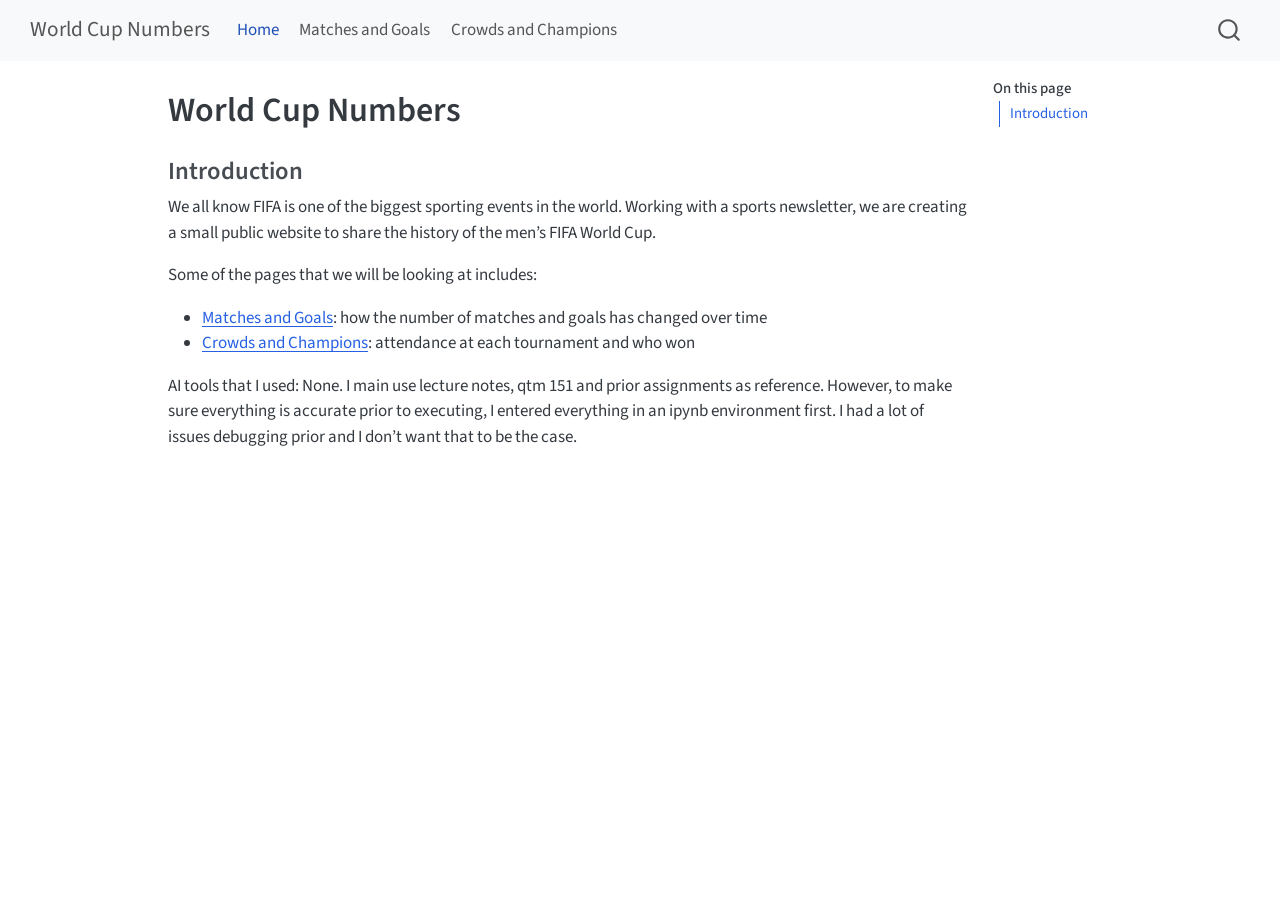
==== index.html @ 6de8a30b "Built site for gh-pages" ====
<!DOCTYPE html>
<html xmlns="http://www.w3.org/1999/xhtml" lang="en" xml:lang="en"><head>

<meta charset="utf-8">
<meta name="generator" content="quarto-1.10.19">

<meta name="viewport" content="width=device-width, initial-scale=1.0, user-scalable=yes">


<title>World Cup Numbers</title>
<style>
/* Default styles provided by pandoc.
** See https://pandoc.org/MANUAL.html#variables-for-html for config info.
*/
span.smallcaps{font-variant: small-caps;}
div.columns{display: flex; gap: 1.5em;}
div.column{flex: auto;}
@media screen {
div.columns{gap: min(4vw, 1.5em);}
div.column{overflow-x: auto;}
}
div.hanging-indent{margin-left: 1.5em; text-indent: -1.5em;}
ul.task-list{list-style: none;}
ul.task-list li input[type="checkbox"] {
  width: 0.8em;
  margin: 0 0.8em 0.2em -1em; /* quarto-specific, see https://github.com/quarto-dev/quarto-cli/issues/4556 */ 
  vertical-align: middle;
}
</style>


<script src="site_libs/quarto-nav/quarto-nav.js"></script>
<script src="site_libs/quarto-nav/headroom.min.js"></script>
<script src="site_libs/clipboard/clipboard.min.js"></script>
<script src="site_libs/quarto-search/autocomplete.umd.js"></script>
<script src="site_libs/quarto-search/fuse.min.js"></script>
<script src="site_libs/quarto-search/quarto-search.js"></script>
<meta name="quarto:offset" content="./">
<script src="site_libs/quarto-html/quarto.js" type="module"></script>
<script src="site_libs/quarto-html/tabsets/tabsets.js" type="module"></script>
<script src="site_libs/quarto-html/popper.min.js"></script>
<script src="site_libs/quarto-html/tippy.umd.min.js"></script>
<script src="site_libs/quarto-html/anchor.min.js"></script>
<link href="site_libs/quarto-html/tippy.css" rel="stylesheet">
<link href="site_libs/quarto-html/quarto-syntax-highlighting-bf27225e3a48a9273f3daa8f8e829971.css" rel="stylesheet" id="quarto-text-highlighting-styles">
<script src="site_libs/bootstrap/bootstrap.min.js"></script>
<link href="site_libs/bootstrap/bootstrap-icons.css" rel="stylesheet">
<link href="site_libs/bootstrap/bootstrap-445b8638c3d06994fee0907d791121c4.min.css" rel="stylesheet" append-hash="true" id="quarto-bootstrap" data-mode="light">
<script id="quarto-search-options" type="application/json">{
  "location": "navbar",
  "copy-button": false,
  "collapse-after": 3,
  "panel-placement": "end",
  "type": "overlay",
  "limit": 50,
  "keyboard-shortcut": [
    "f",
    "/",
    "s"
  ],
  "show-item-context": false,
  "language": {
    "search-no-results-text": "No results",
    "search-matching-documents-text": "matching documents",
    "search-copy-link-title": "Copy link to search",
    "search-hide-matches-text": "Hide additional matches",
    "search-more-match-text": "more match in this document",
    "search-more-matches-text": "more matches in this document",
    "search-clear-button-title": "Clear",
    "search-text-placeholder": "",
    "search-detached-cancel-button-title": "Cancel",
    "search-submit-button-title": "Submit",
    "search-label": "Search"
  }
}</script>


<link rel="stylesheet" href="styles.css">
</head>

<body class="nav-fixed quarto-light">

<div id="quarto-search-results"></div>
  <header id="quarto-header" class="headroom fixed-top">
    <nav class="navbar navbar-expand-lg " data-bs-theme="dark">
      <div class="navbar-container container-fluid">
      <div class="navbar-brand-container mx-auto">
    <a class="navbar-brand" href="./index.html">
    <span class="navbar-title">World Cup Numbers</span>
    </a>
  </div>
            <div id="quarto-search" class="" title="Search"></div>
          <button class="navbar-toggler" type="button" data-bs-toggle="collapse" data-bs-target="#navbarCollapse" aria-controls="navbarCollapse" role="menu" aria-expanded="false" aria-label="Toggle navigation" onclick="if (window.quartoToggleHeadroom) { window.quartoToggleHeadroom(); }">
  <span class="navbar-toggler-icon"></span>
</button>
          <div class="collapse navbar-collapse" id="navbarCollapse">
            <ul class="navbar-nav navbar-nav-scroll me-auto">
  <li class="nav-item">
    <a class="nav-link active" href="./index.html" aria-current="page"> 
<span class="menu-text">Home</span></a>
  </li>  
  <li class="nav-item">
    <a class="nav-link" href="./goals.html"> 
<span class="menu-text">Matches and Goals</span></a>
  </li>  
  <li class="nav-item">
    <a class="nav-link" href="./crowds.html"> 
<span class="menu-text">Crowds and Champions</span></a>
  </li>  
</ul>
          </div> <!-- /navcollapse -->
            <div class="quarto-navbar-tools">
</div>
      </div> <!-- /container-fluid -->
    </nav>
</header>
<!-- content -->
<div id="quarto-content" class="quarto-container page-columns page-rows-contents page-layout-article page-navbar">
<!-- sidebar -->
<!-- margin-sidebar -->
    <div id="quarto-margin-sidebar" class="sidebar margin-sidebar">
        <nav id="TOC" role="doc-toc" class="toc-active">
    <h2 id="toc-title">On this page</h2>
   
  <ul>
  <li><a href="#introduction" id="toc-introduction" class="nav-link active" data-scroll-target="#introduction">Introduction</a></li>
  </ul>
</nav>
    </div>
<!-- main -->
<main class="content" id="quarto-document-content">

<header id="title-block-header" class="quarto-title-block default">
<div class="quarto-title">
<h1 class="title">World Cup Numbers</h1>
</div>



<div class="quarto-title-meta">

    
  
    
  </div>
  


</header>


<section id="introduction" class="level3">
<h3 class="anchored" data-anchor-id="introduction">Introduction</h3>
<p>We all know FIFA is one of the biggest sporting events in the world. Working with a sports newsletter, we are creating a small public website to share the history of the men’s FIFA World Cup.</p>
<p>Some of the pages that we will be looking at includes:</p>
<ul>
<li><a href="./goals.html">Matches and Goals</a>: how the number of matches and goals has changed over time</li>
<li><a href="./crowds.html">Crowds and Champions</a>: attendance at each tournament and who won</li>
</ul>
<p>AI tools that I used: None. I main use lecture notes, qtm 151 and prior assignments as reference. However, to make sure everything is accurate prior to executing, I entered everything in an ipynb environment first. I had a lot of issues debugging prior and I don’t want that to be the case.</p>


</section>

</main> <!-- /main -->
<script id="quarto-html-after-body" type="application/javascript">
  window.document.addEventListener("DOMContentLoaded", function (event) {
    const icon = "";
    const anchorJS = new window.AnchorJS();
    anchorJS.options = {
      placement: 'right',
      icon: icon
    };
    anchorJS.add('.anchored');
    const isCodeAnnotation = (el) => {
      for (const clz of el.classList) {
        if (clz.startsWith('code-annotation-')) {                     
          return true;
        }
      }
      return false;
    }
    const onCopySuccess = function(e) {
      // button target
      const button = e.trigger;
      // don't keep focus
      button.blur();
      // flash "checked"
      button.classList.add('code-copy-button-checked');
      var currentTitle = button.getAttribute("title");
      button.setAttribute("title", "Copied!");
      let tooltip;
      if (window.bootstrap) {
        button.setAttribute("data-bs-toggle", "tooltip");
        button.setAttribute("data-bs-placement", "left");
        button.setAttribute("data-bs-title", "Copied!");
        tooltip = new bootstrap.Tooltip(button, 
          { trigger: "manual", 
            customClass: "code-copy-button-tooltip",
            offset: [0, -8]});
        tooltip.show();    
      }
      setTimeout(function() {
        if (tooltip) {
          tooltip.hide();
          button.removeAttribute("data-bs-title");
          button.removeAttribute("data-bs-toggle");
          button.removeAttribute("data-bs-placement");
        }
        button.setAttribute("title", currentTitle);
        button.classList.remove('code-copy-button-checked');
      }, 1000);
      // clear code selection
      e.clearSelection();
    }
    const getTextToCopy = function(trigger) {
      const outerScaffold = trigger.parentElement.cloneNode(true);
      const codeEl = outerScaffold.querySelector('code');
      for (const childEl of codeEl.children) {
        if (isCodeAnnotation(childEl)) {
          childEl.remove();
        }
      }
      return codeEl.innerText;
    }
    const clipboard = new window.ClipboardJS('.code-copy-button:not([data-in-quarto-modal])', {
      text: getTextToCopy
    });
    clipboard.on('success', onCopySuccess);
    if (window.document.getElementById('quarto-embedded-source-code-modal')) {
      const clipboardModal = new window.ClipboardJS('.code-copy-button[data-in-quarto-modal]', {
        text: getTextToCopy,
        container: window.document.getElementById('quarto-embedded-source-code-modal')
      });
      clipboardModal.on('success', onCopySuccess);
    }
      var localhostRegex = new RegExp(/^(?:http|https):\/\/localhost\:?[0-9]*\//);
      var mailtoRegex = new RegExp(/^mailto:/);
        var filterRegex = new RegExp('/' + window.location.host + '/');
      var isInternal = (href) => {
          return filterRegex.test(href) || localhostRegex.test(href) || mailtoRegex.test(href);
      }
      // Inspect non-navigation links and adorn them if external
     var links = window.document.querySelectorAll('a[href]:not(.nav-link):not(.navbar-brand):not(.toc-action):not(.sidebar-link):not(.sidebar-item-toggle):not(.pagination-link):not(.no-external):not([aria-hidden]):not(.dropdown-item):not(.quarto-navigation-tool):not(.about-link)');
      for (var i=0; i<links.length; i++) {
        const link = links[i];
        if (!isInternal(link.href)) {
          // undo the damage that might have been done by quarto-nav.js in the case of
          // links that we want to consider external
          if (link.dataset.originalHref !== undefined) {
            link.href = link.dataset.originalHref;
          }
        }
      }
    function tippyHover(el, contentFn, onTriggerFn, onUntriggerFn) {
      const config = {
        allowHTML: true,
        maxWidth: 500,
        delay: 100,
        arrow: false,
        appendTo: function(el) {
            return el.parentElement;
        },
        interactive: true,
        interactiveBorder: 10,
        theme: 'quarto',
        placement: 'bottom-start',
      };
      if (contentFn) {
        config.content = contentFn;
      }
      if (onTriggerFn) {
        config.onTrigger = onTriggerFn;
      }
      if (onUntriggerFn) {
        config.onUntrigger = onUntriggerFn;
      }
      window.tippy(el, config); 
    }
    const noterefs = window.document.querySelectorAll('a[role="doc-noteref"]');
    for (var i=0; i<noterefs.length; i++) {
      const ref = noterefs[i];
      tippyHover(ref, function() {
        // use id or data attribute instead here
        let href = ref.getAttribute('data-footnote-href') || ref.getAttribute('href');
        try { href = new URL(href).hash; } catch {}
        const id = href.replace(/^#\/?/, "");
        const note = window.document.getElementById(id);
        if (note) {
          return note.innerHTML;
        } else {
          return "";
        }
      });
    }
    const xrefs = window.document.querySelectorAll('a.quarto-xref');
    const processXRef = (id, note) => {
      // Strip column container classes
      const stripColumnClz = (el) => {
        el.classList.remove("page-full", "page-columns");
        if (el.children) {
          for (const child of el.children) {
            stripColumnClz(child);
          }
        }
      }
      stripColumnClz(note)
      if (id === null || id.startsWith('sec-')) {
        // Special case sections, only their first couple elements
        const container = document.createElement("div");
        if (note.children && note.children.length > 2) {
          container.appendChild(note.children[0].cloneNode(true));
          for (let i = 1; i < note.children.length; i++) {
            const child = note.children[i];
            if (child.tagName === "P" && child.innerText === "") {
              continue;
            } else {
              container.appendChild(child.cloneNode(true));
              break;
            }
          }
          if (window.Quarto?.typesetMath) {
            window.Quarto.typesetMath(container);
          }
          return container.innerHTML
        } else {
          if (window.Quarto?.typesetMath) {
            window.Quarto.typesetMath(note);
          }
          return note.innerHTML;
        }
      } else {
        // Remove any anchor links if they are present
        const anchorLink = note.querySelector('a.anchorjs-link');
        if (anchorLink) {
          anchorLink.remove();
        }
        if (window.Quarto?.typesetMath) {
          window.Quarto.typesetMath(note);
        }
        if (note.classList.contains("callout")) {
          return note.outerHTML;
        } else {
          return note.innerHTML;
        }
      }
    }
    for (var i=0; i<xrefs.length; i++) {
      const xref = xrefs[i];
      tippyHover(xref, undefined, function(instance) {
        instance.disable();
        let url = xref.getAttribute('href');
        let hash = undefined; 
        if (url.startsWith('#')) {
          hash = url;
        } else {
          try { hash = new URL(url).hash; } catch {}
        }
        if (hash) {
          const id = hash.replace(/^#\/?/, "");
          const note = window.document.getElementById(id);
          if (note !== null) {
            try {
              const html = processXRef(id, note.cloneNode(true));
              instance.setContent(html);
            } finally {
              instance.enable();
              instance.show();
            }
          } else {
            // See if we can fetch this
            fetch(url.split('#')[0])
            .then(res => res.text())
            .then(html => {
              const parser = new DOMParser();
              const htmlDoc = parser.parseFromString(html, "text/html");
              const note = htmlDoc.getElementById(id);
              if (note !== null) {
                const html = processXRef(id, note);
                instance.setContent(html);
              } 
            }).finally(() => {
              instance.enable();
              instance.show();
            });
          }
        } else {
          // See if we can fetch a full url (with no hash to target)
          // This is a special case and we should probably do some content thinning / targeting
          fetch(url)
          .then(res => res.text())
          .then(html => {
            const parser = new DOMParser();
            const htmlDoc = parser.parseFromString(html, "text/html");
            const note = htmlDoc.querySelector('main.content');
            if (note !== null) {
              // This should only happen for chapter cross references
              // (since there is no id in the URL)
              // remove the first header
              if (note.children.length > 0 && note.children[0].tagName === "HEADER") {
                note.children[0].remove();
              }
              const html = processXRef(null, note);
              instance.setContent(html);
            } 
          }).finally(() => {
            instance.enable();
            instance.show();
          });
        }
      }, function(instance) {
      });
    }
        let selectedAnnoteEl;
        const selectorForAnnotation = ( cell, annotation) => {
          let cellAttr = 'data-code-cell="' + cell + '"';
          let lineAttr = 'data-code-annotation="' +  annotation + '"';
          const selector = 'span[' + cellAttr + '][' + lineAttr + ']';
          return selector;
        }
        const selectCodeLines = (annoteEl) => {
          const doc = window.document;
          const targetCell = annoteEl.getAttribute("data-target-cell");
          const targetAnnotation = annoteEl.getAttribute("data-target-annotation");
          const annoteSpan = window.document.querySelector(selectorForAnnotation(targetCell, targetAnnotation));
          const lines = annoteSpan.getAttribute("data-code-lines").split(",");
          const lineIds = lines.map((line) => {
            return targetCell + "-" + line;
          })
          let top = null;
          let height = null;
          let parent = null;
          if (lineIds.length > 0) {
              //compute the position of the single el (top and bottom and make a div)
              const el = window.document.getElementById(lineIds[0]);
              top = el.offsetTop;
              height = el.offsetHeight;
              parent = el.parentElement.parentElement;
            if (lineIds.length > 1) {
              const lastEl = window.document.getElementById(lineIds[lineIds.length - 1]);
              const bottom = lastEl.offsetTop + lastEl.offsetHeight;
              height = bottom - top;
            }
            if (top !== null && height !== null && parent !== null) {
              // cook up a div (if necessary) and position it 
              let div = window.document.getElementById("code-annotation-line-highlight");
              if (div === null) {
                div = window.document.createElement("div");
                div.setAttribute("id", "code-annotation-line-highlight");
                div.style.position = 'absolute';
                parent.appendChild(div);
              }
              div.style.top = top - 2 + "px";
              div.style.height = height + 4 + "px";
              div.style.left = 0;
              let gutterDiv = window.document.getElementById("code-annotation-line-highlight-gutter");
              if (gutterDiv === null) {
                gutterDiv = window.document.createElement("div");
                gutterDiv.setAttribute("id", "code-annotation-line-highlight-gutter");
                gutterDiv.style.position = 'absolute';
                const codeCell = window.document.getElementById(targetCell);
                const gutter = codeCell.querySelector('.code-annotation-gutter');
                gutter.appendChild(gutterDiv);
              }
              gutterDiv.style.top = top - 2 + "px";
              gutterDiv.style.height = height + 4 + "px";
            }
            selectedAnnoteEl = annoteEl;
          }
        };
        const unselectCodeLines = () => {
          const elementsIds = ["code-annotation-line-highlight", "code-annotation-line-highlight-gutter"];
          elementsIds.forEach((elId) => {
            const div = window.document.getElementById(elId);
            if (div) {
              div.remove();
            }
          });
          selectedAnnoteEl = undefined;
        };
          // Handle positioning of the toggle
      window.addEventListener(
        "resize",
        throttle(() => {
          elRect = undefined;
          if (selectedAnnoteEl) {
            selectCodeLines(selectedAnnoteEl);
          }
        }, 10)
      );
      function throttle(fn, ms) {
      let throttle = false;
      let timer;
        return (...args) => {
          if(!throttle) { // first call gets through
              fn.apply(this, args);
              throttle = true;
          } else { // all the others get throttled
              if(timer) clearTimeout(timer); // cancel #2
              timer = setTimeout(() => {
                fn.apply(this, args);
                timer = throttle = false;
              }, ms);
          }
        };
      }
        // Attach click handler to the DT
        const annoteDls = window.document.querySelectorAll('dt[data-target-cell]');
        for (const annoteDlNode of annoteDls) {
          annoteDlNode.addEventListener('click', (event) => {
            const clickedEl = event.target;
            if (clickedEl !== selectedAnnoteEl) {
              unselectCodeLines();
              const activeEl = window.document.querySelector('dt[data-target-cell].code-annotation-active');
              if (activeEl) {
                activeEl.classList.remove('code-annotation-active');
              }
              selectCodeLines(clickedEl);
              clickedEl.classList.add('code-annotation-active');
            } else {
              // Unselect the line
              unselectCodeLines();
              clickedEl.classList.remove('code-annotation-active');
            }
          });
        }
    const findCites = (el) => {
      const parentEl = el.parentElement;
      if (parentEl) {
        const cites = parentEl.dataset.cites;
        if (cites) {
          return {
            el,
            cites: cites.split(' ')
          };
        } else {
          return findCites(el.parentElement)
        }
      } else {
        return undefined;
      }
    };
    var bibliorefs = window.document.querySelectorAll('a[role="doc-biblioref"]');
    for (var i=0; i<bibliorefs.length; i++) {
      const ref = bibliorefs[i];
      const citeInfo = findCites(ref);
      if (citeInfo) {
        tippyHover(citeInfo.el, function() {
          var popup = window.document.createElement('div');
          citeInfo.cites.forEach(function(cite) {
            var citeDiv = window.document.createElement('div');
            citeDiv.classList.add('hanging-indent');
            citeDiv.classList.add('csl-entry');
            var biblioDiv = window.document.getElementById('ref-' + cite);
            if (biblioDiv) {
              citeDiv.innerHTML = biblioDiv.innerHTML;
            }
            popup.appendChild(citeDiv);
          });
          return popup.innerHTML;
        });
      }
    }
  });
  </script>
</div> <!-- /content -->




</body></html>
---- site_libs/quarto-html/tippy.css ----
.tippy-box[data-animation=fade][data-state=hidden]{opacity:0}[data-tippy-root]{max-width:calc(100vw - 10px)}.tippy-box{position:relative;background-color:#333;color:#fff;border-radius:4px;font-size:14px;line-height:1.4;white-space:normal;outline:0;transition-property:transform,visibility,opacity}.tippy-box[data-placement^=top]>.tippy-arrow{bottom:0}.tippy-box[data-placement^=top]>.tippy-arrow:before{bottom:-7px;left:0;border-width:8px 8px 0;border-top-color:initial;transform-origin:center top}.tippy-box[data-placement^=bottom]>.tippy-arrow{top:0}.tippy-box[data-placement^=bottom]>.tippy-arrow:before{top:-7px;left:0;border-width:0 8px 8px;border-bottom-color:initial;transform-origin:center bottom}.tippy-box[data-placement^=left]>.tippy-arrow{right:0}.tippy-box[data-placement^=left]>.tippy-arrow:before{border-width:8px 0 8px 8px;border-left-color:initial;right:-7px;transform-origin:center left}.tippy-box[data-placement^=right]>.tippy-arrow{left:0}.tippy-box[data-placement^=right]>.tippy-arrow:before{left:-7px;border-width:8px 8px 8px 0;border-right-color:initial;transform-origin:center right}.tippy-box[data-inertia][data-state=visible]{transition-timing-function:cubic-bezier(.54,1.5,.38,1.11)}.tippy-arrow{width:16px;height:16px;color:#333}.tippy-arrow:before{content:"";position:absolute;border-color:transparent;border-style:solid}.tippy-content{position:relative;padding:5px 9px;z-index:1}
---- site_libs/quarto-html/quarto-syntax-highlighting-bf27225e3a48a9273f3daa8f8e829971.css ----
/* quarto syntax highlight colors */
:root {
  --quarto-hl-ot-color: #003B4F;
  --quarto-hl-at-color: #657422;
  --quarto-hl-ss-color: #20794D;
  --quarto-hl-an-color: #5E5E5E;
  --quarto-hl-fu-color: #4758AB;
  --quarto-hl-st-color: #20794D;
  --quarto-hl-cf-color: #003B4F;
  --quarto-hl-op-color: #5E5E5E;
  --quarto-hl-er-color: #AD0000;
  --quarto-hl-bn-color: #AD0000;
  --quarto-hl-al-color: #AD0000;
  --quarto-hl-va-color: #111111;
  --quarto-hl-bu-color: inherit;
  --quarto-hl-ex-color: inherit;
  --quarto-hl-pp-color: #AD0000;
  --quarto-hl-in-color: #5E5E5E;
  --quarto-hl-vs-color: #20794D;
  --quarto-hl-wa-color: #5E5E5E;
  --quarto-hl-do-color: #5E5E5E;
  --quarto-hl-im-color: #00769E;
  --quarto-hl-ch-color: #20794D;
  --quarto-hl-dt-color: #AD0000;
  --quarto-hl-fl-color: #AD0000;
  --quarto-hl-co-color: #5E5E5E;
  --quarto-hl-cv-color: #5E5E5E;
  --quarto-hl-cn-color: #8f5902;
  --quarto-hl-sc-color: #5E5E5E;
  --quarto-hl-dv-color: #AD0000;
  --quarto-hl-kw-color: #003B4F;
}

/* other quarto variables */
:root {
  --quarto-font-monospace: SFMono-Regular, Menlo, Monaco, Consolas, "Liberation Mono", "Courier New", monospace;
}

/* syntax highlight based on Pandoc's rules */
pre > code.sourceCode > span {
  color: #003B4F;
}

code.sourceCode > span {
  color: #003B4F;
}

div.sourceCode,
div.sourceCode pre.sourceCode {
  color: #003B4F;
}

/* Normal */
code span {
  color: #003B4F;
}

/* Alert */
code span.al {
  color: #AD0000;
  font-style: inherit;
}

/* Annotation */
code span.an {
  color: #5E5E5E;
  font-style: inherit;
}

/* Attribute */
code span.at {
  color: #657422;
  font-style: inherit;
}

/* BaseN */
code span.bn {
  color: #AD0000;
  font-style: inherit;
}

/* BuiltIn */
code span.bu {
  font-style: inherit;
}

/* ControlFlow */
code span.cf {
  color: #003B4F;
  font-weight: bold;
  font-style: inherit;
}

/* Char */
code span.ch {
  color: #20794D;
  font-style: inherit;
}

/* Constant */
code span.cn {
  color: #8f5902;
  font-style: inherit;
}

/* Comment */
code span.co {
  color: #5E5E5E;
  font-style: inherit;
}

/* CommentVar */
code span.cv {
  color: #5E5E5E;
  font-style: italic;
}

/* Documentation */
code span.do {
  color: #5E5E5E;
  font-style: italic;
}

/* DataType */
code span.dt {
  color: #AD0000;
  font-style: inherit;
}

/* DecVal */
code span.dv {
  color: #AD0000;
  font-style: inherit;
}

/* Error */
code span.er {
  color: #AD0000;
  font-style: inherit;
}

/* Extension */
code span.ex {
  font-style: inherit;
}

/* Float */
code span.fl {
  color: #AD0000;
  font-style: inherit;
}

/* Function */
code span.fu {
  color: #4758AB;
  font-style: inherit;
}

/* Import */
code span.im {
  color: #00769E;
  font-style: inherit;
}

/* Information */
code span.in {
  color: #5E5E5E;
  font-style: inherit;
}

/* Keyword */
code span.kw {
  color: #003B4F;
  font-weight: bold;
  font-style: inherit;
}

/* Operator */
code span.op {
  color: #5E5E5E;
  font-style: inherit;
}

/* Other */
code span.ot {
  color: #003B4F;
  font-style: inherit;
}

/* Preprocessor */
code span.pp {
  color: #AD0000;
  font-style: inherit;
}

/* SpecialChar */
code span.sc {
  color: #5E5E5E;
  font-style: inherit;
}

/* SpecialString */
code span.ss {
  color: #20794D;
  font-style: inherit;
}

/* String */
code span.st {
  color: #20794D;
  font-style: inherit;
}

/* Variable */
code span.va {
  color: #111111;
  font-style: inherit;
}

/* VerbatimString */
code span.vs {
  color: #20794D;
  font-style: inherit;
}

/* Warning */
code span.wa {
  color: #5E5E5E;
  font-style: italic;
}

.prevent-inlining {
  content: "</";
}

/*# sourceMappingURL=8be38f48d34c45af72792cbd699585e7.css.map */
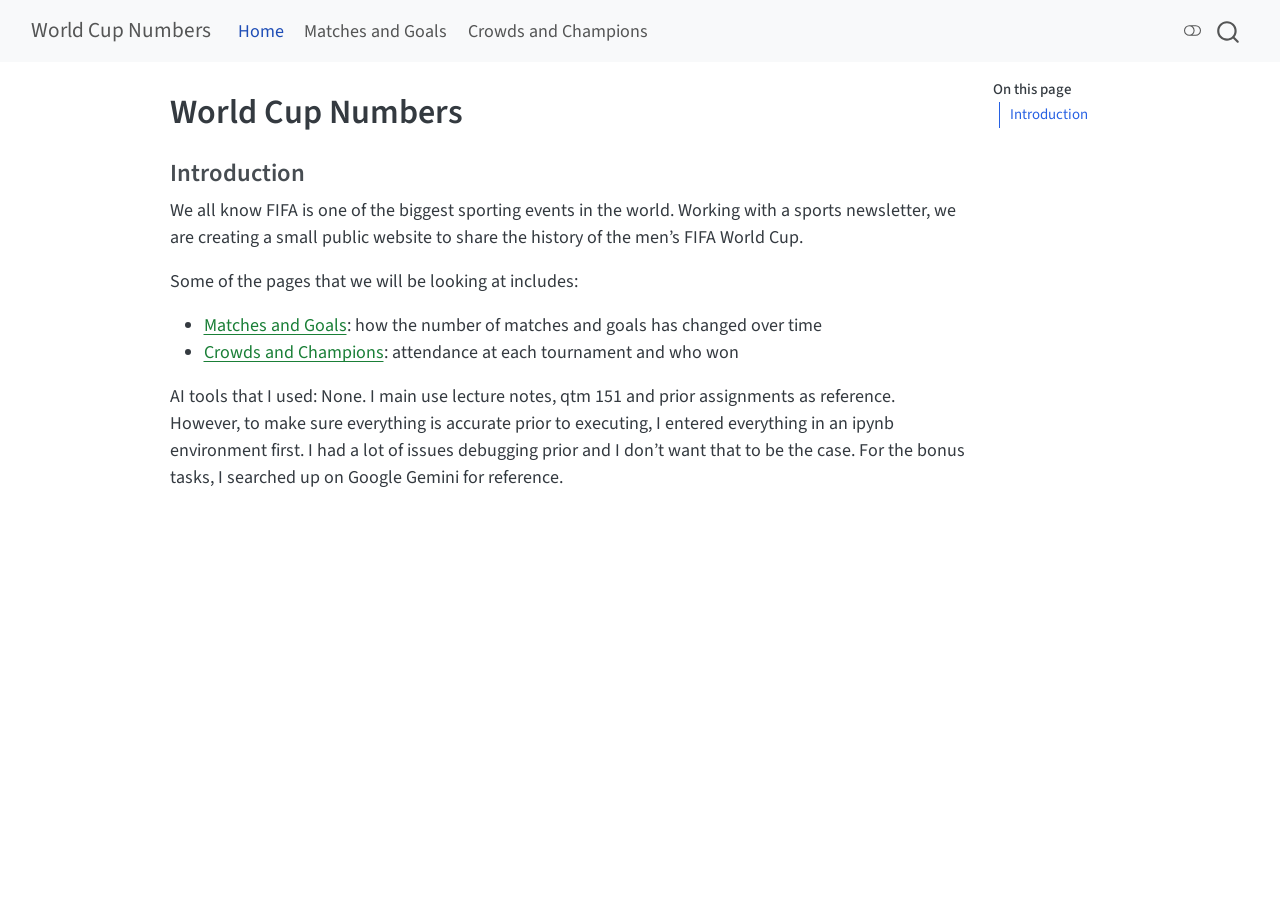
==== commit 59968e1f: "Built site for gh-pages" ====
--- a/index.html
+++ b/index.html
@@ -42,10 +42,14 @@
 <script src="site_libs/quarto-html/tippy.umd.min.js"></script>
 <script src="site_libs/quarto-html/anchor.min.js"></script>
 <link href="site_libs/quarto-html/tippy.css" rel="stylesheet">
-<link href="site_libs/quarto-html/quarto-syntax-highlighting-bf27225e3a48a9273f3daa8f8e829971.css" rel="stylesheet" id="quarto-text-highlighting-styles">
+<link href="site_libs/quarto-html/quarto-syntax-highlighting-bf27225e3a48a9273f3daa8f8e829971.css" rel="stylesheet" class="quarto-color-scheme" id="quarto-text-highlighting-styles">
+<link href="site_libs/quarto-html/quarto-syntax-highlighting-dark-b626d73c4c936ccc3cb08be7d45d1df6.css" rel="stylesheet" class="quarto-color-scheme quarto-color-alternate" id="quarto-text-highlighting-styles">
+<link href="site_libs/quarto-html/quarto-syntax-highlighting-bf27225e3a48a9273f3daa8f8e829971.css" rel="stylesheet" class="quarto-color-scheme-extra" id="quarto-text-highlighting-styles">
 <script src="site_libs/bootstrap/bootstrap.min.js"></script>
 <link href="site_libs/bootstrap/bootstrap-icons.css" rel="stylesheet">
-<link href="site_libs/bootstrap/bootstrap-445b8638c3d06994fee0907d791121c4.min.css" rel="stylesheet" append-hash="true" id="quarto-bootstrap" data-mode="light">
+<link href="site_libs/bootstrap/bootstrap-445b8638c3d06994fee0907d791121c4.min.css" rel="stylesheet" append-hash="true" class="quarto-color-scheme" id="quarto-bootstrap" data-mode="light">
+<link href="site_libs/bootstrap/bootstrap-dark-df07115ad9f15e2ef3479c789e6873c8.min.css" rel="stylesheet" append-hash="true" class="quarto-color-scheme quarto-color-alternate" id="quarto-bootstrap" data-mode="dark">
+<link href="site_libs/bootstrap/bootstrap-445b8638c3d06994fee0907d791121c4.min.css" rel="stylesheet" append-hash="true" class="quarto-color-scheme-extra" id="quarto-bootstrap" data-mode="light">
 <script id="quarto-search-options" type="application/json">{
   "location": "navbar",
   "copy-button": false,
@@ -78,7 +82,169 @@
 <link rel="stylesheet" href="styles.css">
 </head>
 
-<body class="nav-fixed quarto-light">
+<body class="nav-fixed quarto-light"><script id="quarto-html-before-body" type="application/javascript">
+    const toggleBodyColorMode = (bsSheetEl) => {
+      const mode = bsSheetEl.getAttribute("data-mode");
+      const bodyEl = window.document.querySelector("body");
+      if (mode === "dark") {
+        bodyEl.classList.add("quarto-dark");
+        bodyEl.classList.remove("quarto-light");
+      } else {
+        bodyEl.classList.add("quarto-light");
+        bodyEl.classList.remove("quarto-dark");
+      }
+    }
+    const toggleBodyColorPrimary = () => {
+      const bsSheetEl = window.document.querySelector("link#quarto-bootstrap:not([rel=disabled-stylesheet])");
+      if (bsSheetEl) {
+        toggleBodyColorMode(bsSheetEl);
+      }
+    }
+    const setColorSchemeToggle = (alternate) => {
+      const toggles = window.document.querySelectorAll('.quarto-color-scheme-toggle');
+      for (let i=0; i < toggles.length; i++) {
+        const toggle = toggles[i];
+        if (toggle) {
+          if (alternate) {
+            toggle.classList.add("alternate");
+          } else {
+            toggle.classList.remove("alternate");
+          }
+        }
+      }
+    };
+    const toggleColorMode = (alternate) => {
+      // Switch the stylesheets
+      const primaryStylesheets = window.document.querySelectorAll('link.quarto-color-scheme:not(.quarto-color-alternate)');
+      const alternateStylesheets = window.document.querySelectorAll('link.quarto-color-scheme.quarto-color-alternate');
+      manageTransitions('#quarto-margin-sidebar .nav-link', false);
+      if (alternate) {
+        // note: dark is layered on light, we don't disable primary!
+        enableStylesheet(alternateStylesheets);
+        for (const sheetNode of alternateStylesheets) {
+          if (sheetNode.id === "quarto-bootstrap") {
+            toggleBodyColorMode(sheetNode);
+          }
+        }
+      } else {
+        disableStylesheet(alternateStylesheets);
+        enableStylesheet(primaryStylesheets)
+        toggleBodyColorPrimary();
+      }
+      manageTransitions('#quarto-margin-sidebar .nav-link', true);
+      // Switch the toggles
+      setColorSchemeToggle(alternate)
+      // Hack to workaround the fact that safari doesn't
+      // properly recolor the scrollbar when toggling (#1455)
+      if (navigator.userAgent.indexOf('Safari') > 0 && navigator.userAgent.indexOf('Chrome') == -1) {
+        manageTransitions("body", false);
+        window.scrollTo(0, 1);
+        setTimeout(() => {
+          window.scrollTo(0, 0);
+          manageTransitions("body", true);
+        }, 40);
+      }
+    }
+    const disableStylesheet = (stylesheets) => {
+      for (let i=0; i < stylesheets.length; i++) {
+        const stylesheet = stylesheets[i];
+        stylesheet.rel = 'disabled-stylesheet';
+      }
+    }
+    const enableStylesheet = (stylesheets) => {
+      for (let i=0; i < stylesheets.length; i++) {
+        const stylesheet = stylesheets[i];
+        if(stylesheet.rel !== 'stylesheet') { // for Chrome, which will still FOUC without this check
+          stylesheet.rel = 'stylesheet';
+        }
+      }
+    }
+    const manageTransitions = (selector, allowTransitions) => {
+      const els = window.document.querySelectorAll(selector);
+      for (let i=0; i < els.length; i++) {
+        const el = els[i];
+        if (allowTransitions) {
+          el.classList.remove('notransition');
+        } else {
+          el.classList.add('notransition');
+        }
+      }
+    }
+    const isFileUrl = () => {
+      return window.location.protocol === 'file:';
+    }
+    const hasAlternateSentinel = () => {
+      let styleSentinel = getColorSchemeSentinel();
+      if (styleSentinel !== null) {
+        return styleSentinel === "alternate";
+      } else {
+        return false;
+      }
+    }
+    const setStyleSentinel = (alternate) => {
+      const value = alternate ? "alternate" : "default";
+      if (!isFileUrl()) {
+        window.localStorage.setItem("quarto-color-scheme", value);
+      } else {
+        localAlternateSentinel = value;
+      }
+    }
+    const getColorSchemeSentinel = () => {
+      if (!isFileUrl()) {
+        const storageValue = window.localStorage.getItem("quarto-color-scheme");
+        return storageValue != null ? storageValue : localAlternateSentinel;
+      } else {
+        return localAlternateSentinel;
+      }
+    }
+    const toggleGiscusIfUsed = (isAlternate, darkModeDefault) => {
+      const baseTheme = document.querySelector('#giscus-base-theme')?.value ?? 'light';
+      const alternateTheme = document.querySelector('#giscus-alt-theme')?.value ?? 'dark';
+      let newTheme = '';
+      if(authorPrefersDark) {
+        newTheme = isAlternate ? baseTheme : alternateTheme;
+      } else {
+        newTheme = isAlternate ? alternateTheme : baseTheme;
+      }
+      const changeGiscusTheme = () => {
+        // From: https://github.com/giscus/giscus/issues/336
+        const sendMessage = (message) => {
+          const iframe = document.querySelector('iframe.giscus-frame');
+          if (!iframe) return;
+          iframe.contentWindow.postMessage({ giscus: message }, 'https://giscus.app');
+        }
+        sendMessage({
+          setConfig: {
+            theme: newTheme
+          }
+        });
+      }
+      const isGiscussLoaded = window.document.querySelector('iframe.giscus-frame') !== null;
+      if (isGiscussLoaded) {
+        changeGiscusTheme();
+      }
+    };
+    const authorPrefersDark = false;
+    const darkModeDefault = authorPrefersDark;
+      document.querySelector('link#quarto-text-highlighting-styles.quarto-color-scheme-extra').rel = 'disabled-stylesheet';
+      document.querySelector('link#quarto-bootstrap.quarto-color-scheme-extra').rel = 'disabled-stylesheet';
+    let localAlternateSentinel = darkModeDefault ? 'alternate' : 'default';
+    // Dark / light mode switch
+    window.quartoToggleColorScheme = () => {
+      // Read the current dark / light value
+      let toAlternate = !hasAlternateSentinel();
+      toggleColorMode(toAlternate);
+      setStyleSentinel(toAlternate);
+      toggleGiscusIfUsed(toAlternate, darkModeDefault);
+      window.dispatchEvent(new Event('resize'));
+    };
+    // Switch to dark mode if need be
+    if (hasAlternateSentinel()) {
+      toggleColorMode(true);
+    } else {
+      toggleColorMode(false);
+    }
+  </script>
 
 <div id="quarto-search-results"></div>
   <header id="quarto-header" class="headroom fixed-top">
@@ -110,6 +276,7 @@
 </ul>
           </div> <!-- /navcollapse -->
             <div class="quarto-navbar-tools">
+  <a href="" class="quarto-color-scheme-toggle quarto-navigation-tool  px-1" onclick="window.quartoToggleColorScheme(); return false;" title="Toggle dark mode"><i class="bi"></i></a>
 </div>
       </div> <!-- /container-fluid -->
     </nav>
@@ -130,6 +297,7 @@
 <!-- main -->
 <main class="content" id="quarto-document-content">
 
+
 <header id="title-block-header" class="quarto-title-block default">
 <div class="quarto-title">
 <h1 class="title">World Cup Numbers</h1>
@@ -157,7 +325,7 @@
 <li><a href="./goals.html">Matches and Goals</a>: how the number of matches and goals has changed over time</li>
 <li><a href="./crowds.html">Crowds and Champions</a>: attendance at each tournament and who won</li>
 </ul>
-<p>AI tools that I used: None. I main use lecture notes, qtm 151 and prior assignments as reference. However, to make sure everything is accurate prior to executing, I entered everything in an ipynb environment first. I had a lot of issues debugging prior and I don’t want that to be the case.</p>
+<p>AI tools that I used: None. I main use lecture notes, qtm 151 and prior assignments as reference. However, to make sure everything is accurate prior to executing, I entered everything in an ipynb environment first. I had a lot of issues debugging prior and I don’t want that to be the case. For the bonus tasks, I searched up on Google Gemini for reference.</p>
 
 
 </section>
@@ -165,6 +333,19 @@
 </main> <!-- /main -->
 <script id="quarto-html-after-body" type="application/javascript">
   window.document.addEventListener("DOMContentLoaded", function (event) {
+    // Ensure there is a toggle, if there isn't float one in the top right
+    if (window.document.querySelector('.quarto-color-scheme-toggle') === null) {
+      const a = window.document.createElement('a');
+      a.classList.add('top-right');
+      a.classList.add('quarto-color-scheme-toggle');
+      a.href = "";
+      a.onclick = function() { try { window.quartoToggleColorScheme(); } catch {} return false; };
+      const i = window.document.createElement("i");
+      i.classList.add('bi');
+      a.appendChild(i);
+      window.document.body.appendChild(a);
+    }
+    setColorSchemeToggle(hasAlternateSentinel())
     const icon = "";
     const anchorJS = new window.AnchorJS();
     anchorJS.options = {
@@ -236,7 +417,7 @@
     }
       var localhostRegex = new RegExp(/^(?:http|https):\/\/localhost\:?[0-9]*\//);
       var mailtoRegex = new RegExp(/^mailto:/);
-        var filterRegex = new RegExp('/' + window.location.host + '/');
+        var filterRegex = new RegExp("https:\/\/James-04-12\.github\.io\/datasci350-quiz02-james\/");
       var isInternal = (href) => {
           return filterRegex.test(href) || localhostRegex.test(href) || mailtoRegex.test(href);
       }
--- a/site_libs/quarto-html/quarto-syntax-highlighting-dark-b626d73c4c936ccc3cb08be7d45d1df6.css
+++ b/site_libs/quarto-html/quarto-syntax-highlighting-dark-b626d73c4c936ccc3cb08be7d45d1df6.css
@@ -0,0 +1,219 @@
+/* quarto syntax highlight colors */
+:root {
+  --quarto-hl-al-color: #f07178;
+  --quarto-hl-an-color: #d4d0ab;
+  --quarto-hl-at-color: #00e0e0;
+  --quarto-hl-bn-color: #d4d0ab;
+  --quarto-hl-bu-color: #abe338;
+  --quarto-hl-ch-color: #abe338;
+  --quarto-hl-co-color: #f8f8f2;
+  --quarto-hl-cv-color: #ffd700;
+  --quarto-hl-cn-color: #ffd700;
+  --quarto-hl-cf-color: #ffa07a;
+  --quarto-hl-dt-color: #ffa07a;
+  --quarto-hl-dv-color: #d4d0ab;
+  --quarto-hl-do-color: #f8f8f2;
+  --quarto-hl-er-color: #f07178;
+  --quarto-hl-ex-color: #00e0e0;
+  --quarto-hl-fl-color: #d4d0ab;
+  --quarto-hl-fu-color: #ffa07a;
+  --quarto-hl-im-color: #abe338;
+  --quarto-hl-in-color: #d4d0ab;
+  --quarto-hl-kw-color: #ffa07a;
+  --quarto-hl-op-color: #ffa07a;
+  --quarto-hl-ot-color: #00e0e0;
+  --quarto-hl-pp-color: #dcc6e0;
+  --quarto-hl-re-color: #00e0e0;
+  --quarto-hl-sc-color: #abe338;
+  --quarto-hl-ss-color: #abe338;
+  --quarto-hl-st-color: #abe338;
+  --quarto-hl-va-color: #00e0e0;
+  --quarto-hl-vs-color: #abe338;
+  --quarto-hl-wa-color: #dcc6e0;
+}
+
+/* other quarto variables */
+:root {
+  --quarto-font-monospace: SFMono-Regular, Menlo, Monaco, Consolas, "Liberation Mono", "Courier New", monospace;
+}
+
+/* syntax highlight based on Pandoc's rules */
+pre > code.sourceCode > span {
+  color: #f8f8f2;
+}
+
+code.sourceCode > span {
+  color: #f8f8f2;
+}
+
+div.sourceCode,
+div.sourceCode pre.sourceCode {
+  color: #f8f8f2;
+}
+
+/* Normal */
+code span {
+  color: #f8f8f2;
+}
+
+/* Alert */
+code span.al {
+  color: #f07178;
+}
+
+/* Annotation */
+code span.an {
+  color: #d4d0ab;
+}
+
+/* Attribute */
+code span.at {
+  color: #00e0e0;
+}
+
+/* BaseN */
+code span.bn {
+  color: #d4d0ab;
+}
+
+/* BuiltIn */
+code span.bu {
+  color: #abe338;
+}
+
+/* ControlFlow */
+code span.cf {
+  font-weight: bold;
+  color: #ffa07a;
+}
+
+/* Char */
+code span.ch {
+  color: #abe338;
+}
+
+/* Constant */
+code span.cn {
+  color: #ffd700;
+}
+
+/* Comment */
+code span.co {
+  font-style: italic;
+  color: #f8f8f2;
+}
+
+/* CommentVar */
+code span.cv {
+  color: #ffd700;
+}
+
+/* Documentation */
+code span.do {
+  color: #f8f8f2;
+}
+
+/* DataType */
+code span.dt {
+  color: #ffa07a;
+}
+
+/* DecVal */
+code span.dv {
+  color: #d4d0ab;
+}
+
+/* Error */
+code span.er {
+  color: #f07178;
+  text-decoration: underline;
+}
+
+/* Extension */
+code span.ex {
+  font-weight: bold;
+  color: #00e0e0;
+}
+
+/* Float */
+code span.fl {
+  color: #d4d0ab;
+}
+
+/* Function */
+code span.fu {
+  color: #ffa07a;
+}
+
+/* Import */
+code span.im {
+  color: #abe338;
+}
+
+/* Information */
+code span.in {
+  color: #d4d0ab;
+}
+
+/* Keyword */
+code span.kw {
+  font-weight: bold;
+  color: #ffa07a;
+}
+
+/* Operator */
+code span.op {
+  color: #ffa07a;
+}
+
+/* Other */
+code span.ot {
+  color: #00e0e0;
+}
+
+/* Preprocessor */
+code span.pp {
+  color: #dcc6e0;
+}
+
+/* RegionMarker */
+code span.re {
+  background-color: #f8f8f2;
+  color: #00e0e0;
+}
+
+/* SpecialChar */
+code span.sc {
+  color: #abe338;
+}
+
+/* SpecialString */
+code span.ss {
+  color: #abe338;
+}
+
+/* String */
+code span.st {
+  color: #abe338;
+}
+
+/* Variable */
+code span.va {
+  color: #00e0e0;
+}
+
+/* VerbatimString */
+code span.vs {
+  color: #abe338;
+}
+
+/* Warning */
+code span.wa {
+  color: #dcc6e0;
+}
+
+.prevent-inlining {
+  content: "</";
+}
+
+/*# sourceMappingURL=a269c63e8167c3ae395728e86feb0848.css.map */
--- a/styles.css
+++ b/styles.css
@@ -0,0 +1,9 @@
+/* css styles */
+
+a {
+  color: #1a7f37;
+}
+
+body {
+  font-size: 18px;
+}
